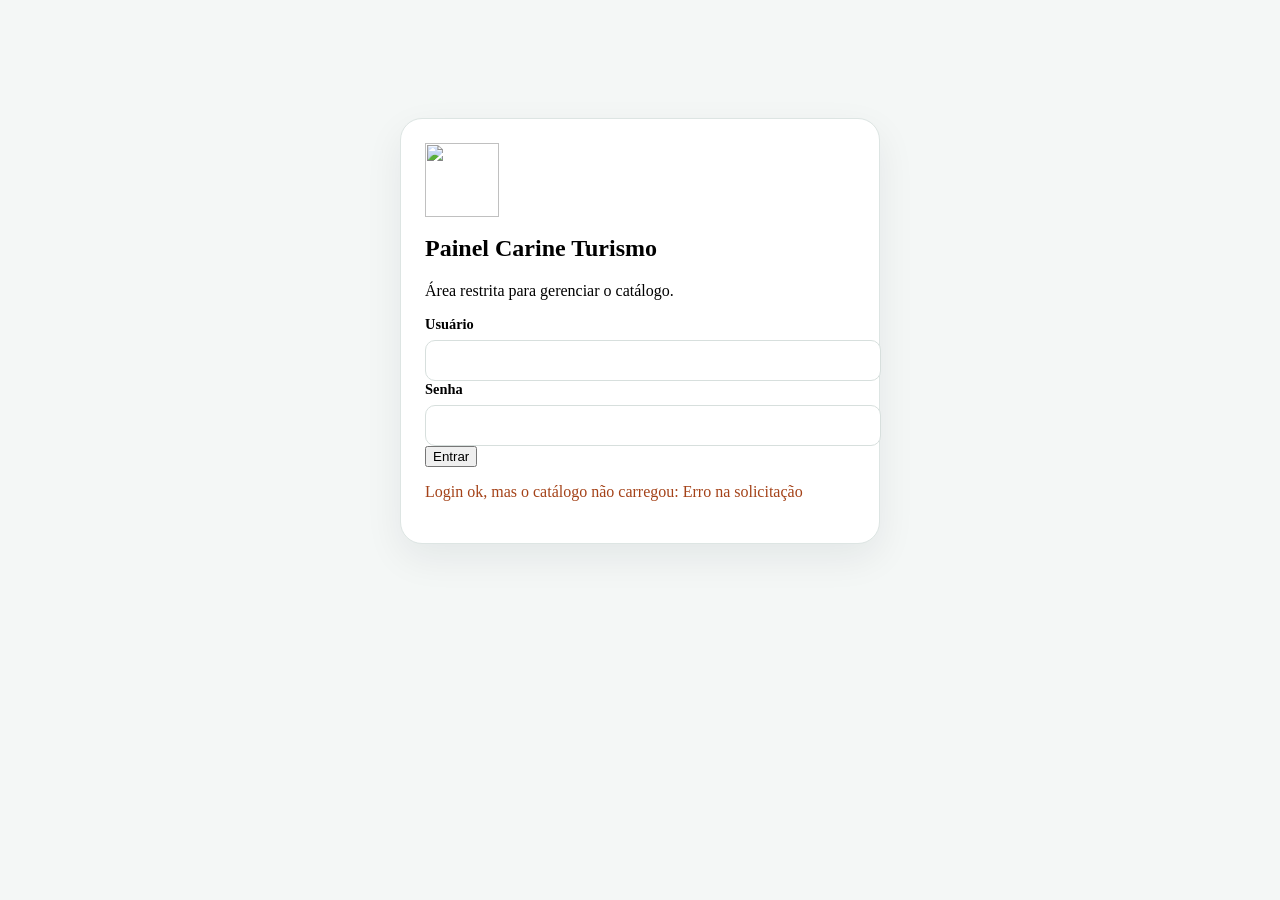
==== admin/index.html @ 587367cb "Add files via upload" ====
<!doctype html><html lang="pt-BR"><head><meta charset="utf-8"><meta name="viewport" content="width=device-width,initial-scale=1"><title>Gestão | Carine Turismo</title><link rel="icon" href="../assets/logo/favicon-carine.png"><link rel="stylesheet" href="../css/style.css"><style>
body{background:#f4f7f6}.admin-shell{max-width:1280px;margin:auto;padding:38px 20px 70px}.admin-card{background:#fff;border:1px solid #dde5e3;border-radius:22px;padding:24px;box-shadow:0 14px 38px rgba(15,35,40,.07)}.login-card{max-width:430px;margin:8vh auto}.login-card img{width:74px;height:74px;object-fit:contain}.login-card h1{margin-top:14px}.admin-card label{display:grid;gap:7px;font-weight:750;font-size:.9rem}.admin-card input,.admin-card select,.admin-card textarea{width:100%;border:1px solid #d7dfdd;border-radius:10px;padding:11px 12px;font:inherit;outline:none}.admin-card textarea{resize:vertical}.admin-card input:focus,.admin-card select:focus,.admin-card textarea:focus{border-color:#f5a623}.admin-top,.list-head,.form-actions{display:flex;align-items:center;justify-content:space-between;gap:14px}.admin-layout{display:grid;grid-template-columns:minmax(360px,.9fr) minmax(440px,1.1fr);gap:22px;margin-top:22px;align-items:start}.form-grid{display:grid;grid-template-columns:1fr 1fr;gap:15px}.wide{grid-column:1/-1}.check{display:flex!important;grid-column:1/-1;grid-template-columns:auto 1fr!important;align-items:center}.check input{width:auto}.form-actions{justify-content:flex-start;margin-top:20px}.msg{min-height:20px;color:#a44218}.admin-list{display:grid;gap:10px;margin-top:15px}.admin-item{border:1px solid #e0e6e4;border-radius:14px;padding:13px;display:grid;grid-template-columns:1fr auto;gap:12px;align-items:center}.admin-item small{color:#71807e}.admin-item-actions{display:flex;gap:7px}.mini{border:1px solid #d9e0de;background:#fff;border-radius:9px;padding:8px 10px;cursor:pointer}.danger{color:#a52323}@media(max-width:900px){.admin-layout{grid-template-columns:1fr}.form-grid{grid-template-columns:1fr}.wide{grid-column:auto}.admin-top{align-items:flex-start}.admin-item{grid-template-columns:1fr}.admin-item-actions{justify-content:flex-start}}

</style></head><body><main class="admin-shell"><section id="login" class="admin-card login-card"><img src="../assets/logo/favicon-carine.png" alt=""><h1>Painel Carine Turismo</h1><p>Área restrita para gerenciar o catálogo.</p><form id="login-form" method="post" action="/api/login"><label>Usuário<input name="user" autocomplete="username" required></label><label>Senha<input name="password" type="password" autocomplete="current-password" required></label><button class="btn btn-primary">Entrar</button><p id="login-msg" class="msg"></p></form></section><section id="panel" hidden><div class="admin-top"><div><span class="eyebrow">CARINE TURISMO</span><h1>Gerenciar catálogo</h1></div><button id="logout" class="btn btn-outline">Sair</button></div><div class="admin-layout"><form id="item-form" class="admin-card"><input type="hidden" name="dbid"><h2 id="form-title">Adicionar item</h2><div class="form-grid"><label>Tipo<select name="tipo"><option value="passeio">Passeio</option><option value="ingresso">Ingresso</option><option value="hotel">Hotel</option><option value="evento">Evento</option></select></label><label>Categoria<input name="categoria" placeholder="Foz do Iguaçu"></label><label class="wide">Nome<input name="nome" required placeholder="Ex.: Parque das Aves"></label><label class="wide">Local<input name="local" placeholder="Ex.: Rodovia das Cataratas"></label><label class="wide">URL da foto<input name="imagem" required placeholder="https://..."></label><label class="wide">Resumo<textarea name="resumo" rows="3" required></textarea></label><label class="wide">Descrição completa<textarea name="descricao" rows="4"></textarea></label><label>Preço/legenda<input name="preco" value="Preço sob consulta"></label><label>Valor (ingressos/eventos)<input name="valor" placeholder="Ex.: R$ 120"></label><label>Ordem<input name="ordem" type="number" value="999"></label><label class="check"><input name="destaque" type="checkbox"> Indicação da semana</label><label class="wide">Itens inclusos <small>(um por linha)</small><textarea name="inclui" rows="4"></textarea></label><label class="wide">Observação<textarea name="observacao" rows="3"></textarea></label><label class="wide">Contato do hotel<input name="contato" placeholder="https://..."></label></div><div class="form-actions"><button class="btn btn-primary">Salvar</button><button id="cancel-edit" type="button" class="btn btn-outline">Limpar</button></div><p id="form-msg" class="msg"></p></form><section class="admin-card"><div class="list-head"><h2>Itens cadastrados</h2><button id="refresh" class="btn btn-outline">Atualizar</button></div><div id="items" class="admin-list"></div></section></div></section></main><script>
const $=s=>document.querySelector(s);let rows=[];const login=$('#login'),panel=$('#panel'),form=$('#item-form'),msg=$('#form-msg');
async function api(url,opt={}){const r=await fetch(url,{headers:{'Content-Type':'application/json',...(opt.headers||{})},...opt});const data=await r.json().catch(()=>({}));if(!r.ok)throw new Error(data.error||'Erro na solicitação');return data}
async function load(){try{rows=await api('/api/admin-list');login.hidden=true;panel.hidden=false;render();return true}catch(err){login.hidden=false;panel.hidden=true;const m=document.querySelector('#login-msg');if(m&&!/Não autorizado/i.test(err.message))m.textContent='Login ok, mas o catálogo não carregou: '+err.message;return false}}
function render(){$('#items').innerHTML=rows.length?rows.map(r=>`<div class="admin-item"><div><b>${esc(r.dados?.nome||'Sem nome')}</b><br><small>${esc(r.tipo)} · ${esc(r.dados?.categoria||'')}</small></div><div class="admin-item-actions"><button class="mini" data-edit="${r.id}">Editar</button><button class="mini danger" data-del="${r.id}">Excluir</button></div></div>`).join(''):'<p>Nenhum item cadastrado no banco.</p>'}
function esc(v=''){return String(v).replace(/[&<>"']/g,m=>({'&':'&amp;','<':'&lt;','>':'&gt;','"':'&quot;',"'":'&#39;'}[m]))}
$('#login-form').onsubmit=async e=>{e.preventDefault();const f=new FormData(e.target);try{await api('/api/login',{method:'POST',body:JSON.stringify({user:f.get('user'),password:f.get('password')})});$('#login-msg').textContent='';await load()}catch(err){$('#login-msg').textContent=err.message}};
form.onsubmit=async e=>{e.preventDefault();const f=new FormData(form);const nome=f.get('nome').trim();const dados={id:nome.toLowerCase().normalize('NFD').replace(/[\u0300-\u036f]/g,'').replace(/[^a-z0-9]+/g,'-').replace(/^-|-$/g,''),nome,categoria:f.get('categoria').trim(),local:f.get('local').trim(),imagem:f.get('imagem').trim(),resumo:f.get('resumo').trim(),descricao:f.get('descricao').trim(),preco:f.get('preco').trim(),valor:f.get('valor').trim(),destaque:f.get('destaque')==='on',inclui:f.get('inclui').split('\n').map(x=>x.trim()).filter(Boolean),observacao:f.get('observacao').trim(),contato:f.get('contato').trim()};const dbid=f.get('dbid');try{await api('/api/catalog',{method:dbid?'PUT':'POST',body:JSON.stringify({id:dbid,tipo:f.get('tipo'),ordem:f.get('ordem'),dados})});msg.textContent='Salvo com sucesso.';clear();await load()}catch(err){msg.textContent=err.message}};
$('#items').onclick=async e=>{const id=e.target.dataset.edit||e.target.dataset.del;if(!id)return;const r=rows.find(x=>String(x.id)===String(id));if(e.target.dataset.edit){const d=r.dados||{};for(const [k,v] of Object.entries({dbid:r.id,tipo:r.tipo,ordem:r.ordem||999,...d,inclui:(d.inclui||[]).join('\n')})){const el=form.elements[k];if(!el)continue;if(el.type==='checkbox')el.checked=!!v;else el.value=v??''}$('#form-title').textContent='Editar item';scrollTo({top:0,behavior:'smooth'})}else if(confirm(`Excluir “${r.dados?.nome}”?`)){await api('/api/catalog',{method:'DELETE',body:JSON.stringify({id:r.id})});await load()}};
function clear(){form.reset();form.elements.dbid.value='';form.elements.preco.value='Preço sob consulta';form.elements.ordem.value='999';$('#form-title').textContent='Adicionar item'}$('#cancel-edit').onclick=clear;$('#refresh').onclick=load;$('#logout').onclick=async()=>{await api('/api/logout',{method:'POST'});location.reload()};load();

</script></body></html>
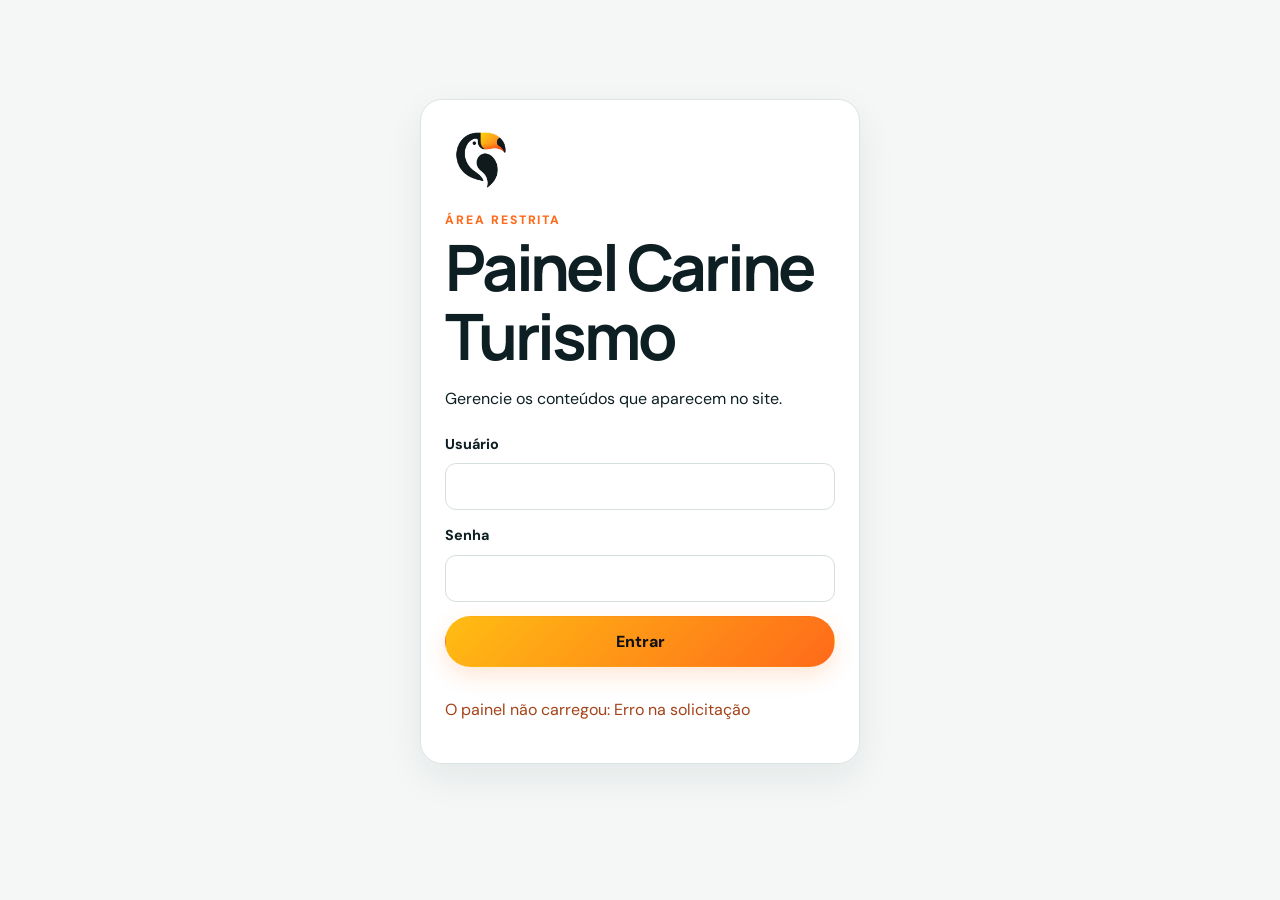
==== commit f366fbb0: "Versão final: painel, categorias, banners e home" ====
--- a/admin/index.html
+++ b/admin/index.html
@@ -1,15 +1,8 @@
-<!doctype html><html lang="pt-BR"><head><meta charset="utf-8"><meta name="viewport" content="width=device-width,initial-scale=1"><title>Gestão | Carine Turismo</title><link rel="icon" href="../assets/logo/favicon-carine.png"><link rel="stylesheet" href="../css/style.css"><style>
-body{background:#f4f7f6}.admin-shell{max-width:1280px;margin:auto;padding:38px 20px 70px}.admin-card{background:#fff;border:1px solid #dde5e3;border-radius:22px;padding:24px;box-shadow:0 14px 38px rgba(15,35,40,.07)}.login-card{max-width:430px;margin:8vh auto}.login-card img{width:74px;height:74px;object-fit:contain}.login-card h1{margin-top:14px}.admin-card label{display:grid;gap:7px;font-weight:750;font-size:.9rem}.admin-card input,.admin-card select,.admin-card textarea{width:100%;border:1px solid #d7dfdd;border-radius:10px;padding:11px 12px;font:inherit;outline:none}.admin-card textarea{resize:vertical}.admin-card input:focus,.admin-card select:focus,.admin-card textarea:focus{border-color:#f5a623}.admin-top,.list-head,.form-actions{display:flex;align-items:center;justify-content:space-between;gap:14px}.admin-layout{display:grid;grid-template-columns:minmax(360px,.9fr) minmax(440px,1.1fr);gap:22px;margin-top:22px;align-items:start}.form-grid{display:grid;grid-template-columns:1fr 1fr;gap:15px}.wide{grid-column:1/-1}.check{display:flex!important;grid-column:1/-1;grid-template-columns:auto 1fr!important;align-items:center}.check input{width:auto}.form-actions{justify-content:flex-start;margin-top:20px}.msg{min-height:20px;color:#a44218}.admin-list{display:grid;gap:10px;margin-top:15px}.admin-item{border:1px solid #e0e6e4;border-radius:14px;padding:13px;display:grid;grid-template-columns:1fr auto;gap:12px;align-items:center}.admin-item small{color:#71807e}.admin-item-actions{display:flex;gap:7px}.mini{border:1px solid #d9e0de;background:#fff;border-radius:9px;padding:8px 10px;cursor:pointer}.danger{color:#a52323}@media(max-width:900px){.admin-layout{grid-template-columns:1fr}.form-grid{grid-template-columns:1fr}.wide{grid-column:auto}.admin-top{align-items:flex-start}.admin-item{grid-template-columns:1fr}.admin-item-actions{justify-content:flex-start}}
-
-</style></head><body><main class="admin-shell"><section id="login" class="admin-card login-card"><img src="../assets/logo/favicon-carine.png" alt=""><h1>Painel Carine Turismo</h1><p>Área restrita para gerenciar o catálogo.</p><form id="login-form" method="post" action="/api/login"><label>Usuário<input name="user" autocomplete="username" required></label><label>Senha<input name="password" type="password" autocomplete="current-password" required></label><button class="btn btn-primary">Entrar</button><p id="login-msg" class="msg"></p></form></section><section id="panel" hidden><div class="admin-top"><div><span class="eyebrow">CARINE TURISMO</span><h1>Gerenciar catálogo</h1></div><button id="logout" class="btn btn-outline">Sair</button></div><div class="admin-layout"><form id="item-form" class="admin-card"><input type="hidden" name="dbid"><h2 id="form-title">Adicionar item</h2><div class="form-grid"><label>Tipo<select name="tipo"><option value="passeio">Passeio</option><option value="ingresso">Ingresso</option><option value="hotel">Hotel</option><option value="evento">Evento</option></select></label><label>Categoria<input name="categoria" placeholder="Foz do Iguaçu"></label><label class="wide">Nome<input name="nome" required placeholder="Ex.: Parque das Aves"></label><label class="wide">Local<input name="local" placeholder="Ex.: Rodovia das Cataratas"></label><label class="wide">URL da foto<input name="imagem" required placeholder="https://..."></label><label class="wide">Resumo<textarea name="resumo" rows="3" required></textarea></label><label class="wide">Descrição completa<textarea name="descricao" rows="4"></textarea></label><label>Preço/legenda<input name="preco" value="Preço sob consulta"></label><label>Valor (ingressos/eventos)<input name="valor" placeholder="Ex.: R$ 120"></label><label>Ordem<input name="ordem" type="number" value="999"></label><label class="check"><input name="destaque" type="checkbox"> Indicação da semana</label><label class="wide">Itens inclusos <small>(um por linha)</small><textarea name="inclui" rows="4"></textarea></label><label class="wide">Observação<textarea name="observacao" rows="3"></textarea></label><label class="wide">Contato do hotel<input name="contato" placeholder="https://..."></label></div><div class="form-actions"><button class="btn btn-primary">Salvar</button><button id="cancel-edit" type="button" class="btn btn-outline">Limpar</button></div><p id="form-msg" class="msg"></p></form><section class="admin-card"><div class="list-head"><h2>Itens cadastrados</h2><button id="refresh" class="btn btn-outline">Atualizar</button></div><div id="items" class="admin-list"></div></section></div></section></main><script>
-const $=s=>document.querySelector(s);let rows=[];const login=$('#login'),panel=$('#panel'),form=$('#item-form'),msg=$('#form-msg');
-async function api(url,opt={}){const r=await fetch(url,{headers:{'Content-Type':'application/json',...(opt.headers||{})},...opt});const data=await r.json().catch(()=>({}));if(!r.ok)throw new Error(data.error||'Erro na solicitação');return data}
-async function load(){try{rows=await api('/api/admin-list');login.hidden=true;panel.hidden=false;render();return true}catch(err){login.hidden=false;panel.hidden=true;const m=document.querySelector('#login-msg');if(m&&!/Não autorizado/i.test(err.message))m.textContent='Login ok, mas o catálogo não carregou: '+err.message;return false}}
-function render(){$('#items').innerHTML=rows.length?rows.map(r=>`<div class="admin-item"><div><b>${esc(r.dados?.nome||'Sem nome')}</b><br><small>${esc(r.tipo)} · ${esc(r.dados?.categoria||'')}</small></div><div class="admin-item-actions"><button class="mini" data-edit="${r.id}">Editar</button><button class="mini danger" data-del="${r.id}">Excluir</button></div></div>`).join(''):'<p>Nenhum item cadastrado no banco.</p>'}
-function esc(v=''){return String(v).replace(/[&<>"']/g,m=>({'&':'&amp;','<':'&lt;','>':'&gt;','"':'&quot;',"'":'&#39;'}[m]))}
-$('#login-form').onsubmit=async e=>{e.preventDefault();const f=new FormData(e.target);try{await api('/api/login',{method:'POST',body:JSON.stringify({user:f.get('user'),password:f.get('password')})});$('#login-msg').textContent='';await load()}catch(err){$('#login-msg').textContent=err.message}};
-form.onsubmit=async e=>{e.preventDefault();const f=new FormData(form);const nome=f.get('nome').trim();const dados={id:nome.toLowerCase().normalize('NFD').replace(/[\u0300-\u036f]/g,'').replace(/[^a-z0-9]+/g,'-').replace(/^-|-$/g,''),nome,categoria:f.get('categoria').trim(),local:f.get('local').trim(),imagem:f.get('imagem').trim(),resumo:f.get('resumo').trim(),descricao:f.get('descricao').trim(),preco:f.get('preco').trim(),valor:f.get('valor').trim(),destaque:f.get('destaque')==='on',inclui:f.get('inclui').split('\n').map(x=>x.trim()).filter(Boolean),observacao:f.get('observacao').trim(),contato:f.get('contato').trim()};const dbid=f.get('dbid');try{await api('/api/catalog',{method:dbid?'PUT':'POST',body:JSON.stringify({id:dbid,tipo:f.get('tipo'),ordem:f.get('ordem'),dados})});msg.textContent='Salvo com sucesso.';clear();await load()}catch(err){msg.textContent=err.message}};
-$('#items').onclick=async e=>{const id=e.target.dataset.edit||e.target.dataset.del;if(!id)return;const r=rows.find(x=>String(x.id)===String(id));if(e.target.dataset.edit){const d=r.dados||{};for(const [k,v] of Object.entries({dbid:r.id,tipo:r.tipo,ordem:r.ordem||999,...d,inclui:(d.inclui||[]).join('\n')})){const el=form.elements[k];if(!el)continue;if(el.type==='checkbox')el.checked=!!v;else el.value=v??''}$('#form-title').textContent='Editar item';scrollTo({top:0,behavior:'smooth'})}else if(confirm(`Excluir “${r.dados?.nome}”?`)){await api('/api/catalog',{method:'DELETE',body:JSON.stringify({id:r.id})});await load()}};
-function clear(){form.reset();form.elements.dbid.value='';form.elements.preco.value='Preço sob consulta';form.elements.ordem.value='999';$('#form-title').textContent='Adicionar item'}$('#cancel-edit').onclick=clear;$('#refresh').onclick=load;$('#logout').onclick=async()=>{await api('/api/logout',{method:'POST'});location.reload()};load();
-
-</script></body></html>
+<!doctype html><html lang="pt-BR"><head><meta charset="utf-8"><meta name="viewport" content="width=device-width,initial-scale=1"><title>Gestão | Carine Turismo</title><link rel="icon" href="../assets/logo/favicon-carine.png"><link rel="stylesheet" href="../css/style.css"><link rel="stylesheet" href="admin.css"></head><body><main class="admin-shell">
+<section id="login" class="admin-card login-card"><img src="../assets/logo/favicon-carine.png" alt="Carine Turismo"><span class="eyebrow">ÁREA RESTRITA</span><h1>Painel Carine Turismo</h1><p>Gerencie os conteúdos que aparecem no site.</p><form id="login-form"><label>Usuário<input name="user" autocomplete="username" required></label><label>Senha<input name="password" type="password" autocomplete="current-password" required></label><button class="btn btn-primary">Entrar</button><p id="login-msg" class="msg"></p></form></section>
+<section id="panel" hidden><div class="admin-top"><div><span class="eyebrow">CARINE TURISMO</span><h1>Gerenciar site</h1><p class="admin-sub">Cadastre, edite ou exclua conteúdos sem mexer no código.</p></div><button id="logout" class="btn btn-outline">Sair</button></div>
+<nav class="admin-tabs"><button class="admin-tab active" data-tab="conteudos">Conteúdos</button><button class="admin-tab" data-tab="categorias">Categorias</button><button class="admin-tab" data-tab="banners">Banners da Home</button></nav>
+<section class="tab-panel active" data-panel="conteudos"><div class="admin-layout"><form id="item-form" class="admin-card"><input type="hidden" name="dbid"><div class="form-title-row"><div><span class="section-kicker">CATÁLOGO</span><h2 id="form-title">Adicionar conteúdo</h2></div></div><div class="form-grid"><label>Tipo<select name="tipo"><option value="passeio">Passeio</option><option value="ingresso">Ingresso</option><option value="hotel">Hotel</option><option value="evento">Evento</option></select></label><label>Categoria<input name="categoria" list="category-options" placeholder="Foz do Iguaçu"></label><datalist id="category-options"></datalist><label class="wide">Nome<input name="nome" required placeholder="Ex.: Parque das Aves"></label><label class="wide">Local<input name="local" placeholder="Ex.: Rodovia das Cataratas"></label><label class="wide">URL da foto principal<input name="imagem" required placeholder="https://..."></label><label class="wide">Galeria <small>(uma URL por linha)</small><textarea name="galeria" rows="3" placeholder="https://...\nhttps://..."></textarea></label><label class="wide">Resumo<textarea name="resumo" rows="3" required></textarea></label><label class="wide">Descrição completa<textarea name="descricao" rows="4"></textarea></label><label>Preço/legenda<input name="preco" value="Preço sob consulta"></label><label>Valor <small>(ingressos/eventos)</small><input name="valor" placeholder="Ex.: R$ 120"></label><label>Ordem<input name="ordem" type="number" value="999"></label><label class="check"><input name="destaque" type="checkbox"> Indicação da semana</label><label class="wide">Itens inclusos <small>(um por linha)</small><textarea name="inclui" rows="4"></textarea></label><label class="wide">Observação<textarea name="observacao" rows="3"></textarea></label><label class="wide">Contato do hotel<input name="contato" placeholder="https://..."></label></div><div class="form-actions"><button class="btn btn-primary">Salvar</button><button id="cancel-edit" type="button" class="btn btn-outline">Limpar</button></div><p id="form-msg" class="msg"></p></form><section class="admin-card"><div class="list-head"><div><span class="section-kicker">PUBLICADOS</span><h2>Conteúdos cadastrados</h2></div><div class="list-tools"><select id="item-type-filter"><option value="todos">Todos</option><option value="passeio">Passeios</option><option value="ingresso">Ingressos</option><option value="hotel">Hotéis</option><option value="evento">Eventos</option></select><button id="refresh" class="btn btn-outline">Atualizar</button></div></div><div id="items" class="admin-list"></div></section></div></section>
+<section class="tab-panel" data-panel="categorias"><div class="admin-layout"><form id="category-form" class="admin-card"><input type="hidden" name="dbid"><span class="section-kicker">FILTROS E HOME</span><h2 id="category-title">Adicionar categoria</h2><div class="form-grid"><label>Usar em<select name="tipo"><option value="passeio">Passeios</option><option value="ingresso">Ingressos</option><option value="hotel">Hotéis</option><option value="evento">Eventos</option></select></label><label>Ordem<input name="ordem" type="number" value="999"></label><label class="wide">Nome<input name="nome" required placeholder="Ex.: Paraguai"></label><label class="wide">Slug<input name="slug" placeholder="paraguai"></label><label class="wide">Imagem do card<input name="imagem" placeholder="assets/images/paraguai-home.jpg ou https://..."></label><label class="wide">Texto do card<textarea name="resumo" rows="3"></textarea></label><label class="check"><input name="home" type="checkbox"> Mostrar entre os 3 cards da página inicial</label><label class="check"><input name="ativo" type="checkbox" checked> Categoria ativa</label></div><div class="form-actions"><button class="btn btn-primary">Salvar categoria</button><button id="cancel-category" type="button" class="btn btn-outline">Limpar</button></div><p id="category-msg" class="msg"></p></form><section class="admin-card"><div class="list-head"><div><span class="section-kicker">CATEGORIAS</span><h2>Categorias cadastradas</h2></div></div><div id="categories" class="admin-list"></div></section></div></section>
+<section class="tab-panel" data-panel="banners"><div class="admin-layout"><form id="banner-form" class="admin-card"><input type="hidden" name="dbid"><span class="section-kicker">CARROSSEL DA HOME</span><h2 id="banner-title">Adicionar banner</h2><div class="form-grid"><label class="wide">Identificador/slug<input name="slug" placeholder="cataratas"></label><label class="wide">Imagem do banner<input name="imagem" required placeholder="https://..."></label><label class="wide">Texto pequeno acima do título<input name="destaque" placeholder="CATARATAS DO IGUAÇU"></label><label class="wide">Título<input name="titulo" required placeholder="Foz do Iguaçu começa por aqui."></label><label class="wide">Descrição<textarea name="texto" rows="3"></textarea></label><label>Texto do botão<input name="botao_texto" placeholder="Explorar passeios"></label><label>Link do botão<input name="botao_link" placeholder="passeios.html"></label><label>Ordem<input name="ordem" type="number" value="999"></label><label class="check"><input name="ativo" type="checkbox" checked> Banner ativo</label></div><div class="form-actions"><button class="btn btn-primary">Salvar banner</button><button id="cancel-banner" type="button" class="btn btn-outline">Limpar</button></div><p id="banner-msg" class="msg"></p></form><section class="admin-card"><div class="list-head"><div><span class="section-kicker">BANNERS</span><h2>Banners cadastrados</h2></div></div><div id="banners" class="admin-list"></div></section></div></section>
+</section></main><script src="admin.js"></script></body></html>
--- a/css/style.css
+++ b/css/style.css
@@ -0,0 +1,15 @@
+@import url('https://fonts.googleapis.com/css2?family=DM+Sans:wght@400;500;600;700&family=Manrope:wght@500;600;700;800&display=swap');
+:root{--ink:#0d1f23;--ink-2:#17343a;--sun:#ffbd13;--orange:#ff6a1a;--cream:#fffaf0;--paper:#fff;--muted:#667277;--line:#e7ecec;--soft:#f7f9f8;--shadow:0 14px 38px rgba(11,31,35,.10);--radius:22px;--container:min(1220px,calc(100% - 40px));}
+*{box-sizing:border-box}html{scroll-behavior:smooth}body{margin:0;font-family:'DM Sans',system-ui,sans-serif;color:var(--ink);background:#fff;line-height:1.6}img{display:block;max-width:100%}a{color:inherit;text-decoration:none}button,input,select{font:inherit}.container{width:var(--container);margin:auto}.eyebrow{font-size:.76rem;letter-spacing:.16em;text-transform:uppercase;font-weight:800;color:var(--orange)}h1,h2,h3{font-family:'Manrope',sans-serif;line-height:1.08;margin:0}h1{font-size:clamp(2.35rem,5vw,4.9rem);letter-spacing:-.05em}h2{font-size:clamp(1.9rem,3.5vw,3.2rem);letter-spacing:-.04em}h3{font-size:1.18rem;letter-spacing:-.02em}.muted{color:var(--muted)}
+.topbar{background:#10252a;color:white;font-size:.84rem}.topbar .container{display:flex;justify-content:flex-end;gap:22px;padding:7px 0;opacity:.94}.site-header{position:sticky;top:0;z-index:50;background:rgba(255,255,255,.96);backdrop-filter:blur(16px);border-bottom:1px solid rgba(13,31,35,.07)}.nav{height:78px;display:flex;align-items:center;justify-content:space-between;gap:22px}.brand{display:flex;align-items:center;gap:10px;font-family:'Manrope',sans-serif;font-weight:800;letter-spacing:.04em;min-width:max-content}.brand img{width:46px;height:46px;object-fit:contain}.brand span{font-size:1.02rem}.nav-links{display:flex;align-items:center;gap:25px;font-weight:650;font-size:.93rem}.nav-links a{position:relative}.nav-links a:after{content:'';position:absolute;left:0;right:100%;bottom:-8px;height:2px;background:linear-gradient(90deg,var(--sun),var(--orange));transition:.25s}.nav-links a:hover:after,.nav-links a.active:after{right:0}.btn{display:inline-flex;align-items:center;justify-content:center;gap:8px;border-radius:999px;padding:12px 18px;font-weight:800;border:1px solid transparent;transition:.2s;cursor:pointer}.btn-primary{background:linear-gradient(135deg,var(--sun),var(--orange));color:#121212;box-shadow:0 9px 22px rgba(255,124,26,.18)}.btn-primary:hover{transform:translateY(-2px)}.btn-dark{background:var(--ink);color:#fff}.btn-outline{border-color:#d5dddd;background:#fff}.mobile-toggle{display:none;border:0;background:none;padding:8px}.mobile-toggle span{display:block;width:24px;height:2px;background:var(--ink);margin:5px 0}
+.hero{height:455px;position:relative;overflow:hidden;background:#10272c}.hero-slide{position:absolute;inset:0;opacity:0;transition:opacity .8s ease}.hero-slide.active{opacity:1}.hero-slide:before{content:'';position:absolute;inset:0;background:linear-gradient(90deg,rgba(7,20,24,.78) 0%,rgba(7,20,24,.48) 48%,rgba(7,20,24,.08) 82%);z-index:1}.hero-slide img{width:100%;height:100%;object-fit:cover}.hero-content{position:relative;z-index:2;color:#fff;height:455px;display:flex;align-items:center}.hero-copy{max-width:690px}.hero-copy p{max-width:590px;font-size:1.06rem;color:rgba(255,255,255,.88);margin:18px 0 25px}.hero-controls{position:absolute;z-index:3;bottom:22px;left:50%;transform:translateX(-50%);display:flex;gap:8px}.hero-dot{width:42px;height:4px;border:0;border-radius:6px;background:rgba(255,255,255,.38);cursor:pointer}.hero-dot.active{background:#fff}.floating-search{position:relative;z-index:5;margin-top:-29px}.search-shell{background:#fff;border-radius:18px;padding:13px;box-shadow:var(--shadow);display:grid;grid-template-columns:1fr auto;gap:10px}.search-shell input{border:0;background:#f5f7f7;border-radius:12px;padding:14px 16px;outline:none}
+.section{padding:82px 0}.section-soft{background:var(--soft)}.section-head{display:flex;align-items:end;justify-content:space-between;gap:30px;margin-bottom:30px}.section-head p{margin:8px 0 0;color:var(--muted);max-width:680px}.category-grid{display:grid;grid-template-columns:repeat(3,1fr);gap:18px}.category-card{position:relative;min-height:335px;border-radius:var(--radius);overflow:hidden;color:#fff}.category-card img{position:absolute;inset:0;width:100%;height:100%;object-fit:cover;transition:.5s}.category-card:after{content:'';position:absolute;inset:0;background:linear-gradient(180deg,transparent 25%,rgba(4,16,18,.84) 100%)}.category-card:hover img{transform:scale(1.04)}.category-card .content{position:absolute;left:23px;right:23px;bottom:23px;z-index:2}.category-card .content p{margin:7px 0 0;color:rgba(255,255,255,.82)}
+.cards-grid{display:grid;grid-template-columns:repeat(3,1fr);gap:20px}.catalog-grid{display:grid;grid-template-columns:repeat(4,1fr);gap:20px}.card{background:#fff;border:1px solid var(--line);border-radius:18px;overflow:hidden;transition:.25s;display:flex;flex-direction:column;min-width:0}.card:hover{transform:translateY(-4px);box-shadow:var(--shadow)}.card-media{aspect-ratio:16/10;background:#eef2f1;overflow:hidden;position:relative}.card-media img{width:100%;height:100%;object-fit:cover;transition:.45s}.card:hover .card-media img{transform:scale(1.03)}.rec-badge{position:absolute;top:12px;left:12px;z-index:2;background:#ffdf36;color:#243038;border-radius:8px;padding:6px 9px;font-size:.73rem;font-weight:800}.card-body{padding:18px;display:flex;flex:1;flex-direction:column}.tag{display:inline-flex;width:max-content;border-radius:999px;background:#fff4d1;color:#654700;padding:4px 9px;font-size:.73rem;font-weight:800;margin-bottom:10px}.card-body p{color:var(--muted);margin:8px 0 16px;font-size:.92rem}.price{margin-top:auto;padding-top:14px;border-top:1px solid var(--line);font-weight:800;font-size:1.06rem}.price small{display:block;color:var(--muted);font-weight:500;font-size:.78rem}.card-actions{margin-top:13px;display:flex;gap:8px}.card-actions .btn{flex:1;padding:10px 11px;font-size:.83rem}.card-link{margin-top:14px;display:flex;justify-content:space-between;align-items:center;font-weight:800;font-size:.9rem;color:var(--ink)}.card-link span:last-child{font-size:1.2rem}.hotel-contact{margin-top:auto;padding-top:14px}.hotel-contact .btn{width:100%}
+.catalog-page{padding:58px 0 88px}.catalog-intro{text-align:center;max-width:850px;margin:0 auto 30px}.catalog-intro h1{font-size:clamp(2rem,4vw,3.25rem)}.catalog-intro p{color:var(--muted);margin:12px auto 0}.catalog-toolbar{display:grid;grid-template-columns:minmax(0,1fr) 240px;gap:18px;align-items:center;margin:30px 0}.catalog-search{display:flex;border:1px solid #d7dede;border-radius:12px;overflow:hidden;background:#fff}.catalog-search input{flex:1;min-width:0;border:0;padding:14px 16px;outline:none}.catalog-search button{border-radius:0;padding-inline:20px}.catalog-select{width:100%;border:1px solid #d7dede;border-radius:12px;background:#fff;padding:14px 15px;outline:none}.filters{display:flex;gap:9px;flex-wrap:wrap;margin:0 0 24px}.filter-btn{border:1px solid var(--line);background:#fff;border-radius:999px;padding:9px 15px;font-weight:700;cursor:pointer}.filter-btn.active{background:var(--ink);color:#fff;border-color:var(--ink)}
+.about-grid{display:grid;grid-template-columns:1fr 1fr;gap:60px;align-items:center}.about-visual{position:relative}.about-visual .main{border-radius:26px;aspect-ratio:4/3;object-fit:cover;width:100%}.about-badge{position:absolute;right:-16px;bottom:26px;background:var(--ink);color:#fff;border-radius:18px;padding:18px 21px;box-shadow:var(--shadow);max-width:245px}.about-copy p{font-size:1.03rem;color:var(--muted)}.feature-strip{display:grid;grid-template-columns:repeat(3,1fr);gap:14px;margin-top:26px}.feature{padding:18px;border-radius:16px;background:#fff8e6;border:1px solid #ffe1a0}.feature b{display:block;margin-bottom:3px}.vehicle-card{background:linear-gradient(180deg,#fff,#fafcfc);border:1px solid var(--line);border-radius:26px;padding:24px;box-shadow:var(--shadow)}.vehicle-card img{width:100%;height:360px;object-fit:contain}.vehicle-meta{display:flex;justify-content:space-between;gap:16px;align-items:center;padding-top:15px;border-top:1px solid var(--line)}.vehicle-meta strong{font-family:'Manrope';font-size:1.15rem}.pill{background:#fff4d1;border:1px solid #ffe2a1;border-radius:999px;padding:7px 11px;font-weight:800;font-size:.82rem}
+.cta-band{background:var(--ink);color:#fff;border-radius:28px;padding:46px;display:flex;justify-content:space-between;align-items:center;gap:30px}.cta-band p{color:rgba(255,255,255,.72);max-width:620px}.footer{background:#08181b;color:#fff;padding:52px 0 22px;margin-top:70px}.footer-grid{display:grid;grid-template-columns:1.45fr repeat(3,1fr);gap:40px}.footer-brand img{width:58px;height:58px;border-radius:50%;object-fit:cover;background:#fff}.footer p,.footer a{color:rgba(255,255,255,.72)}.footer h4{margin:0 0 12px}.footer-links{display:grid;gap:8px}.footer-bottom{border-top:1px solid rgba(255,255,255,.12);margin-top:36px;padding-top:18px;color:rgba(255,255,255,.58);font-size:.86rem}.whatsapp-float{position:fixed;right:20px;bottom:20px;z-index:60;width:58px;height:58px;border-radius:50%;display:grid;place-items:center;background:#18c764;box-shadow:0 14px 34px rgba(0,0,0,.2);overflow:hidden;border:3px solid #fff}.whatsapp-float img{width:100%;height:100%;object-fit:cover}
+.page-hero{background:linear-gradient(135deg,#0b252a,#153c43);color:#fff;padding:64px 0 58px}.page-hero p{max-width:700px;color:rgba(255,255,255,.76)}.detail-wrap{padding:42px 0 80px}.detail-gallery{display:grid;grid-template-columns:1.7fr 1fr;gap:11px}.detail-gallery img{width:100%;height:100%;object-fit:cover;border-radius:16px}.detail-main-img{min-height:470px}.detail-side{display:grid;grid-template-rows:1fr 1fr;gap:11px}.detail-grid{display:grid;grid-template-columns:minmax(0,1fr) 355px;gap:42px;margin-top:30px;align-items:start}.detail-content h1{font-size:clamp(2.15rem,4vw,3.7rem);color:var(--ink)}.detail-content p{color:var(--muted)}.info-card{position:sticky;top:104px;border:1px solid var(--line);border-radius:20px;padding:22px;box-shadow:var(--shadow);background:#fff}.info-card .price-big{font-size:1.4rem;font-weight:800;margin:9px 0 18px}.checklist{list-style:none;padding:0}.checklist li{padding:8px 0 8px 26px;position:relative;border-bottom:1px solid #eff2f2}.checklist li:before{content:'✓';position:absolute;left:0;color:var(--orange);font-weight:900}.notice{background:#fff8e9;border:1px solid #ffe2ab;border-radius:14px;padding:15px;margin-top:18px}
+/* WhatsApp flutuante: somente círculo verde + símbolo branco, sem fundo de imagem */
+.whatsapp-float{background:#25D366;border:0;overflow:visible}
+.whatsapp-float .wa-mark{width:34px;height:34px;display:block;color:#fff}
+.whatsapp-float .wa-mark svg{display:block;width:100%;height:100%}
--- a/admin/admin.css
+++ b/admin/admin.css
@@ -0,0 +1 @@
+body{background:#f4f7f6}.admin-shell{max-width:1380px;margin:auto;padding:36px 22px 72px}.admin-card{background:#fff;border:1px solid #dde5e3;border-radius:22px;padding:24px;box-shadow:0 14px 38px rgba(15,35,40,.07)}.login-card{max-width:440px;margin:7vh auto}.login-card img{width:72px;height:72px;object-fit:contain;margin-bottom:10px}.login-card form{display:grid;gap:14px;margin-top:22px}.admin-card label{display:grid;gap:7px;font-weight:750;font-size:.9rem}.admin-card input,.admin-card select,.admin-card textarea,.list-tools select{width:100%;border:1px solid #d7dfdd;border-radius:11px;padding:11px 12px;font:inherit;outline:none;background:#fff}.admin-card textarea{resize:vertical}.admin-card input:focus,.admin-card select:focus,.admin-card textarea:focus{border-color:#f5a623;box-shadow:0 0 0 3px rgba(245,166,35,.12)}.admin-top,.list-head,.form-actions,.form-title-row{display:flex;align-items:center;justify-content:space-between;gap:14px}.admin-top h1{font-size:clamp(2.4rem,6vw,5rem);line-height:.95;margin:8px 0 0}.admin-sub{color:#71807e}.admin-tabs{display:flex;gap:8px;flex-wrap:wrap;margin:28px 0 18px}.admin-tab{border:1px solid #d8e0de;background:#fff;padding:11px 17px;border-radius:999px;font-weight:800;cursor:pointer}.admin-tab.active{background:#0b252a;color:#fff;border-color:#0b252a}.tab-panel{display:none}.tab-panel.active{display:block}.admin-layout{display:grid;grid-template-columns:minmax(390px,.92fr) minmax(500px,1.08fr);gap:22px;align-items:start}.form-grid{display:grid;grid-template-columns:1fr 1fr;gap:15px}.wide{grid-column:1/-1}.check{display:flex!important;grid-column:1/-1;align-items:center;gap:10px!important}.check input{width:auto}.form-actions{justify-content:flex-start;margin-top:20px}.msg{min-height:20px;color:#a44218}.admin-list{display:grid;gap:10px;margin-top:15px}.admin-item{border:1px solid #e0e6e4;border-radius:14px;padding:13px;display:grid;grid-template-columns:70px 1fr auto;gap:12px;align-items:center}.admin-thumb{width:70px;height:54px;border-radius:10px;object-fit:cover;background:#edf1f0}.admin-item.no-thumb{grid-template-columns:1fr auto}.admin-item small{color:#71807e}.admin-item-actions{display:flex;gap:7px}.mini{border:1px solid #d9e0de;background:#fff;border-radius:9px;padding:8px 10px;cursor:pointer}.danger{color:#a52323}.section-kicker{font-size:.72rem;letter-spacing:.17em;font-weight:900;color:#ff6a25}.list-tools{display:flex;gap:8px;align-items:center}.list-tools select{min-width:145px}.status-pill{display:inline-flex;padding:3px 8px;border-radius:999px;background:#eef6ef;color:#31703d;font-size:.72rem;font-weight:800;margin-left:6px}.status-pill.off{background:#f3f3f3;color:#777}@media(max-width:980px){.admin-layout{grid-template-columns:1fr}.form-grid{grid-template-columns:1fr}.wide{grid-column:auto}.admin-top{align-items:flex-start}.admin-item{grid-template-columns:56px 1fr}.admin-item-actions{grid-column:1/-1}.admin-thumb{width:56px;height:46px}.list-head{align-items:flex-start;flex-direction:column}.list-tools{width:100%;flex-wrap:wrap}}@media(max-width:620px){.admin-shell{padding:20px 14px 56px}.admin-card{padding:18px}.admin-top h1{font-size:3rem}.admin-tabs{position:sticky;top:0;background:#f4f7f6;padding:10px 0;z-index:10}.admin-item{grid-template-columns:1fr}.admin-thumb{width:100%;height:150px}.admin-item-actions{grid-column:auto}}
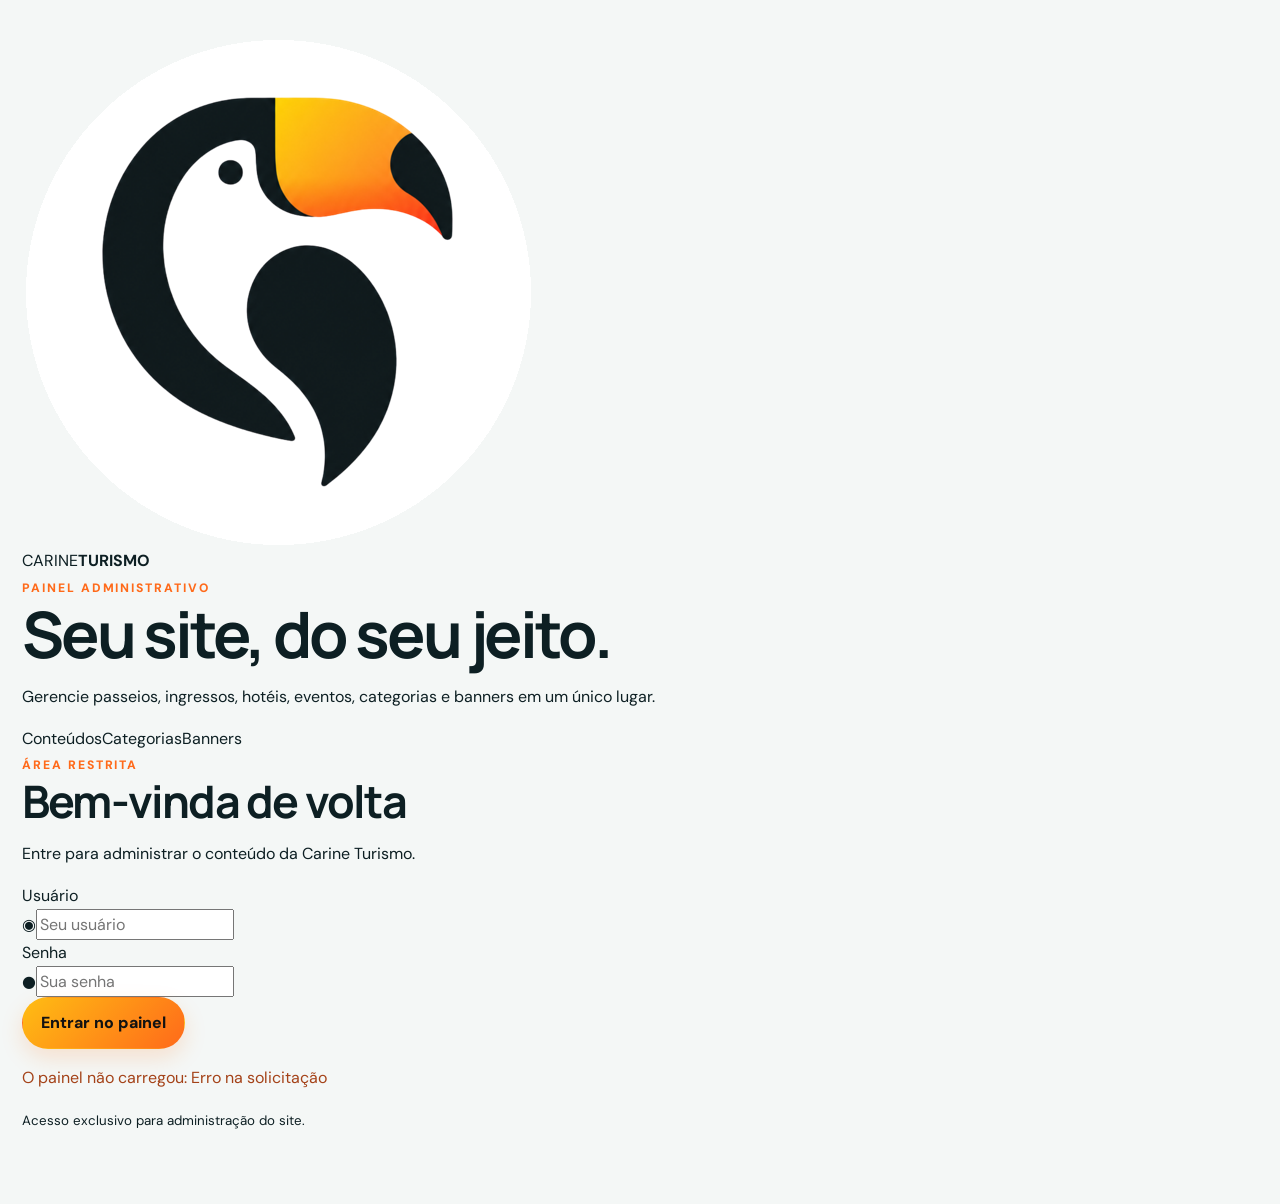
==== commit 227a8fb4: "Melhora tela de login do painel" ====
--- a/admin/index.html
+++ b/admin/index.html
@@ -1,8 +1,8 @@
-<!doctype html><html lang="pt-BR"><head><meta charset="utf-8"><meta name="viewport" content="width=device-width,initial-scale=1"><title>Gestão | Carine Turismo</title><link rel="icon" href="../assets/logo/favicon-carine.png"><link rel="stylesheet" href="../css/style.css"><link rel="stylesheet" href="admin.css"></head><body><main class="admin-shell">
-<section id="login" class="admin-card login-card"><img src="../assets/logo/favicon-carine.png" alt="Carine Turismo"><span class="eyebrow">ÁREA RESTRITA</span><h1>Painel Carine Turismo</h1><p>Gerencie os conteúdos que aparecem no site.</p><form id="login-form"><label>Usuário<input name="user" autocomplete="username" required></label><label>Senha<input name="password" type="password" autocomplete="current-password" required></label><button class="btn btn-primary">Entrar</button><p id="login-msg" class="msg"></p></form></section>
+<!doctype html><html lang="pt-BR"><head><meta charset="utf-8"><meta name="viewport" content="width=device-width,initial-scale=1"><title>Gestão | Carine Turismo</title><link rel="icon" href="/assets/logo/favicon-carine.png"><link rel="stylesheet" href="/css/style.css"><link rel="stylesheet" href="/admin/admin.css"></head><body><main class="admin-shell">
+<section id="login" class="login-screen"><div class="login-visual"><div class="login-brand"><img src="/assets/logo/favicon-carine.png" alt="Carine Turismo"><div><span>CARINE</span><strong>TURISMO</strong></div></div><div class="login-visual-copy"><span class="eyebrow">PAINEL ADMINISTRATIVO</span><h1>Seu site, do seu jeito.</h1><p>Gerencie passeios, ingressos, hotéis, eventos, categorias e banners em um único lugar.</p></div><div class="login-chips"><span>Conteúdos</span><span>Categorias</span><span>Banners</span></div></div><div class="login-form-wrap"><form id="login-form" class="login-form-card"><span class="eyebrow">ÁREA RESTRITA</span><h2>Bem-vinda de volta</h2><p class="login-intro">Entre para administrar o conteúdo da Carine Turismo.</p><label>Usuário<div class="field-shell"><span class="field-icon">◉</span><input name="user" autocomplete="username" required placeholder="Seu usuário"></div></label><label>Senha<div class="field-shell"><span class="field-icon">●</span><input name="password" type="password" autocomplete="current-password" required placeholder="Sua senha"></div></label><button class="btn btn-primary login-submit">Entrar no painel</button><p id="login-msg" class="msg"></p><small class="login-help">Acesso exclusivo para administração do site.</small></form></div></section>
 <section id="panel" hidden><div class="admin-top"><div><span class="eyebrow">CARINE TURISMO</span><h1>Gerenciar site</h1><p class="admin-sub">Cadastre, edite ou exclua conteúdos sem mexer no código.</p></div><button id="logout" class="btn btn-outline">Sair</button></div>
 <nav class="admin-tabs"><button class="admin-tab active" data-tab="conteudos">Conteúdos</button><button class="admin-tab" data-tab="categorias">Categorias</button><button class="admin-tab" data-tab="banners">Banners da Home</button></nav>
 <section class="tab-panel active" data-panel="conteudos"><div class="admin-layout"><form id="item-form" class="admin-card"><input type="hidden" name="dbid"><div class="form-title-row"><div><span class="section-kicker">CATÁLOGO</span><h2 id="form-title">Adicionar conteúdo</h2></div></div><div class="form-grid"><label>Tipo<select name="tipo"><option value="passeio">Passeio</option><option value="ingresso">Ingresso</option><option value="hotel">Hotel</option><option value="evento">Evento</option></select></label><label>Categoria<input name="categoria" list="category-options" placeholder="Foz do Iguaçu"></label><datalist id="category-options"></datalist><label class="wide">Nome<input name="nome" required placeholder="Ex.: Parque das Aves"></label><label class="wide">Local<input name="local" placeholder="Ex.: Rodovia das Cataratas"></label><label class="wide">URL da foto principal<input name="imagem" required placeholder="https://..."></label><label class="wide">Galeria <small>(uma URL por linha)</small><textarea name="galeria" rows="3" placeholder="https://...\nhttps://..."></textarea></label><label class="wide">Resumo<textarea name="resumo" rows="3" required></textarea></label><label class="wide">Descrição completa<textarea name="descricao" rows="4"></textarea></label><label>Preço/legenda<input name="preco" value="Preço sob consulta"></label><label>Valor <small>(ingressos/eventos)</small><input name="valor" placeholder="Ex.: R$ 120"></label><label>Ordem<input name="ordem" type="number" value="999"></label><label class="check"><input name="destaque" type="checkbox"> Indicação da semana</label><label class="wide">Itens inclusos <small>(um por linha)</small><textarea name="inclui" rows="4"></textarea></label><label class="wide">Observação<textarea name="observacao" rows="3"></textarea></label><label class="wide">Contato do hotel<input name="contato" placeholder="https://..."></label></div><div class="form-actions"><button class="btn btn-primary">Salvar</button><button id="cancel-edit" type="button" class="btn btn-outline">Limpar</button></div><p id="form-msg" class="msg"></p></form><section class="admin-card"><div class="list-head"><div><span class="section-kicker">PUBLICADOS</span><h2>Conteúdos cadastrados</h2></div><div class="list-tools"><select id="item-type-filter"><option value="todos">Todos</option><option value="passeio">Passeios</option><option value="ingresso">Ingressos</option><option value="hotel">Hotéis</option><option value="evento">Eventos</option></select><button id="refresh" class="btn btn-outline">Atualizar</button></div></div><div id="items" class="admin-list"></div></section></div></section>
 <section class="tab-panel" data-panel="categorias"><div class="admin-layout"><form id="category-form" class="admin-card"><input type="hidden" name="dbid"><span class="section-kicker">FILTROS E HOME</span><h2 id="category-title">Adicionar categoria</h2><div class="form-grid"><label>Usar em<select name="tipo"><option value="passeio">Passeios</option><option value="ingresso">Ingressos</option><option value="hotel">Hotéis</option><option value="evento">Eventos</option></select></label><label>Ordem<input name="ordem" type="number" value="999"></label><label class="wide">Nome<input name="nome" required placeholder="Ex.: Paraguai"></label><label class="wide">Slug<input name="slug" placeholder="paraguai"></label><label class="wide">Imagem do card<input name="imagem" placeholder="assets/images/paraguai-home.jpg ou https://..."></label><label class="wide">Texto do card<textarea name="resumo" rows="3"></textarea></label><label class="check"><input name="home" type="checkbox"> Mostrar entre os 3 cards da página inicial</label><label class="check"><input name="ativo" type="checkbox" checked> Categoria ativa</label></div><div class="form-actions"><button class="btn btn-primary">Salvar categoria</button><button id="cancel-category" type="button" class="btn btn-outline">Limpar</button></div><p id="category-msg" class="msg"></p></form><section class="admin-card"><div class="list-head"><div><span class="section-kicker">CATEGORIAS</span><h2>Categorias cadastradas</h2></div></div><div id="categories" class="admin-list"></div></section></div></section>
 <section class="tab-panel" data-panel="banners"><div class="admin-layout"><form id="banner-form" class="admin-card"><input type="hidden" name="dbid"><span class="section-kicker">CARROSSEL DA HOME</span><h2 id="banner-title">Adicionar banner</h2><div class="form-grid"><label class="wide">Identificador/slug<input name="slug" placeholder="cataratas"></label><label class="wide">Imagem do banner<input name="imagem" required placeholder="https://..."></label><label class="wide">Texto pequeno acima do título<input name="destaque" placeholder="CATARATAS DO IGUAÇU"></label><label class="wide">Título<input name="titulo" required placeholder="Foz do Iguaçu começa por aqui."></label><label class="wide">Descrição<textarea name="texto" rows="3"></textarea></label><label>Texto do botão<input name="botao_texto" placeholder="Explorar passeios"></label><label>Link do botão<input name="botao_link" placeholder="passeios.html"></label><label>Ordem<input name="ordem" type="number" value="999"></label><label class="check"><input name="ativo" type="checkbox" checked> Banner ativo</label></div><div class="form-actions"><button class="btn btn-primary">Salvar banner</button><button id="cancel-banner" type="button" class="btn btn-outline">Limpar</button></div><p id="banner-msg" class="msg"></p></form><section class="admin-card"><div class="list-head"><div><span class="section-kicker">BANNERS</span><h2>Banners cadastrados</h2></div></div><div id="banners" class="admin-list"></div></section></div></section>
-</section></main><script src="admin.js"></script></body></html>+</section></main><script src="/admin/admin.js"></script></body></html>
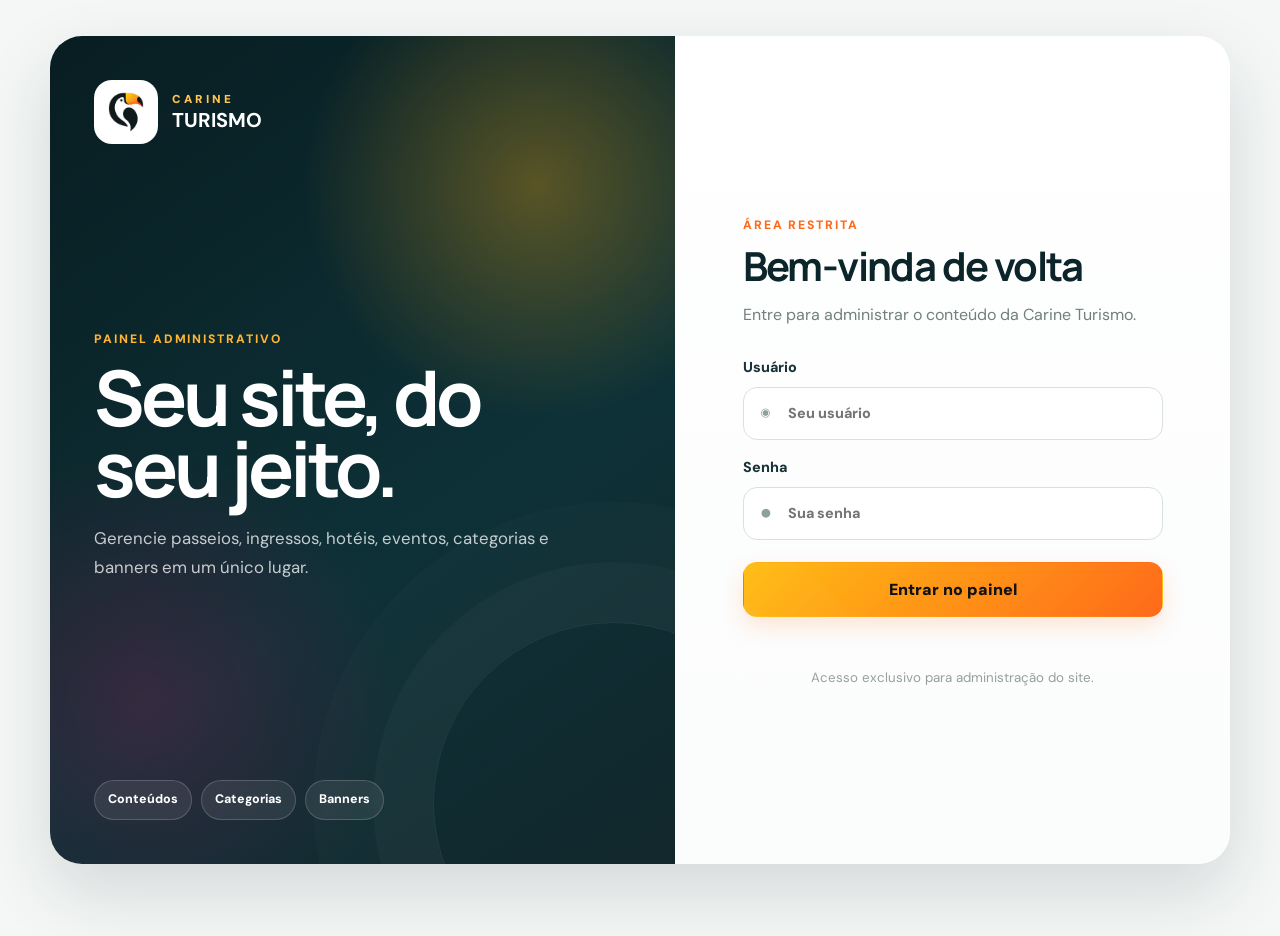
==== commit 96fcc063: "Transforma admin em tela exclusiva de login" ====
--- a/admin/index.html
+++ b/admin/index.html
@@ -1,8 +1 @@
-<!doctype html><html lang="pt-BR"><head><meta charset="utf-8"><meta name="viewport" content="width=device-width,initial-scale=1"><title>Gestão | Carine Turismo</title><link rel="icon" href="/assets/logo/favicon-carine.png"><link rel="stylesheet" href="/css/style.css"><link rel="stylesheet" href="/admin/admin.css"></head><body><main class="admin-shell">
-<section id="login" class="login-screen"><div class="login-visual"><div class="login-brand"><img src="/assets/logo/favicon-carine.png" alt="Carine Turismo"><div><span>CARINE</span><strong>TURISMO</strong></div></div><div class="login-visual-copy"><span class="eyebrow">PAINEL ADMINISTRATIVO</span><h1>Seu site, do seu jeito.</h1><p>Gerencie passeios, ingressos, hotéis, eventos, categorias e banners em um único lugar.</p></div><div class="login-chips"><span>Conteúdos</span><span>Categorias</span><span>Banners</span></div></div><div class="login-form-wrap"><form id="login-form" class="login-form-card"><span class="eyebrow">ÁREA RESTRITA</span><h2>Bem-vinda de volta</h2><p class="login-intro">Entre para administrar o conteúdo da Carine Turismo.</p><label>Usuário<div class="field-shell"><span class="field-icon">◉</span><input name="user" autocomplete="username" required placeholder="Seu usuário"></div></label><label>Senha<div class="field-shell"><span class="field-icon">●</span><input name="password" type="password" autocomplete="current-password" required placeholder="Sua senha"></div></label><button class="btn btn-primary login-submit">Entrar no painel</button><p id="login-msg" class="msg"></p><small class="login-help">Acesso exclusivo para administração do site.</small></form></div></section>
-<section id="panel" hidden><div class="admin-top"><div><span class="eyebrow">CARINE TURISMO</span><h1>Gerenciar site</h1><p class="admin-sub">Cadastre, edite ou exclua conteúdos sem mexer no código.</p></div><button id="logout" class="btn btn-outline">Sair</button></div>
-<nav class="admin-tabs"><button class="admin-tab active" data-tab="conteudos">Conteúdos</button><button class="admin-tab" data-tab="categorias">Categorias</button><button class="admin-tab" data-tab="banners">Banners da Home</button></nav>
-<section class="tab-panel active" data-panel="conteudos"><div class="admin-layout"><form id="item-form" class="admin-card"><input type="hidden" name="dbid"><div class="form-title-row"><div><span class="section-kicker">CATÁLOGO</span><h2 id="form-title">Adicionar conteúdo</h2></div></div><div class="form-grid"><label>Tipo<select name="tipo"><option value="passeio">Passeio</option><option value="ingresso">Ingresso</option><option value="hotel">Hotel</option><option value="evento">Evento</option></select></label><label>Categoria<input name="categoria" list="category-options" placeholder="Foz do Iguaçu"></label><datalist id="category-options"></datalist><label class="wide">Nome<input name="nome" required placeholder="Ex.: Parque das Aves"></label><label class="wide">Local<input name="local" placeholder="Ex.: Rodovia das Cataratas"></label><label class="wide">URL da foto principal<input name="imagem" required placeholder="https://..."></label><label class="wide">Galeria <small>(uma URL por linha)</small><textarea name="galeria" rows="3" placeholder="https://...\nhttps://..."></textarea></label><label class="wide">Resumo<textarea name="resumo" rows="3" required></textarea></label><label class="wide">Descrição completa<textarea name="descricao" rows="4"></textarea></label><label>Preço/legenda<input name="preco" value="Preço sob consulta"></label><label>Valor <small>(ingressos/eventos)</small><input name="valor" placeholder="Ex.: R$ 120"></label><label>Ordem<input name="ordem" type="number" value="999"></label><label class="check"><input name="destaque" type="checkbox"> Indicação da semana</label><label class="wide">Itens inclusos <small>(um por linha)</small><textarea name="inclui" rows="4"></textarea></label><label class="wide">Observação<textarea name="observacao" rows="3"></textarea></label><label class="wide">Contato do hotel<input name="contato" placeholder="https://..."></label></div><div class="form-actions"><button class="btn btn-primary">Salvar</button><button id="cancel-edit" type="button" class="btn btn-outline">Limpar</button></div><p id="form-msg" class="msg"></p></form><section class="admin-card"><div class="list-head"><div><span class="section-kicker">PUBLICADOS</span><h2>Conteúdos cadastrados</h2></div><div class="list-tools"><select id="item-type-filter"><option value="todos">Todos</option><option value="passeio">Passeios</option><option value="ingresso">Ingressos</option><option value="hotel">Hotéis</option><option value="evento">Eventos</option></select><button id="refresh" class="btn btn-outline">Atualizar</button></div></div><div id="items" class="admin-list"></div></section></div></section>
-<section class="tab-panel" data-panel="categorias"><div class="admin-layout"><form id="category-form" class="admin-card"><input type="hidden" name="dbid"><span class="section-kicker">FILTROS E HOME</span><h2 id="category-title">Adicionar categoria</h2><div class="form-grid"><label>Usar em<select name="tipo"><option value="passeio">Passeios</option><option value="ingresso">Ingressos</option><option value="hotel">Hotéis</option><option value="evento">Eventos</option></select></label><label>Ordem<input name="ordem" type="number" value="999"></label><label class="wide">Nome<input name="nome" required placeholder="Ex.: Paraguai"></label><label class="wide">Slug<input name="slug" placeholder="paraguai"></label><label class="wide">Imagem do card<input name="imagem" placeholder="assets/images/paraguai-home.jpg ou https://..."></label><label class="wide">Texto do card<textarea name="resumo" rows="3"></textarea></label><label class="check"><input name="home" type="checkbox"> Mostrar entre os 3 cards da página inicial</label><label class="check"><input name="ativo" type="checkbox" checked> Categoria ativa</label></div><div class="form-actions"><button class="btn btn-primary">Salvar categoria</button><button id="cancel-category" type="button" class="btn btn-outline">Limpar</button></div><p id="category-msg" class="msg"></p></form><section class="admin-card"><div class="list-head"><div><span class="section-kicker">CATEGORIAS</span><h2>Categorias cadastradas</h2></div></div><div id="categories" class="admin-list"></div></section></div></section>
-<section class="tab-panel" data-panel="banners"><div class="admin-layout"><form id="banner-form" class="admin-card"><input type="hidden" name="dbid"><span class="section-kicker">CARROSSEL DA HOME</span><h2 id="banner-title">Adicionar banner</h2><div class="form-grid"><label class="wide">Identificador/slug<input name="slug" placeholder="cataratas"></label><label class="wide">Imagem do banner<input name="imagem" required placeholder="https://..."></label><label class="wide">Texto pequeno acima do título<input name="destaque" placeholder="CATARATAS DO IGUAÇU"></label><label class="wide">Título<input name="titulo" required placeholder="Foz do Iguaçu começa por aqui."></label><label class="wide">Descrição<textarea name="texto" rows="3"></textarea></label><label>Texto do botão<input name="botao_texto" placeholder="Explorar passeios"></label><label>Link do botão<input name="botao_link" placeholder="passeios.html"></label><label>Ordem<input name="ordem" type="number" value="999"></label><label class="check"><input name="ativo" type="checkbox" checked> Banner ativo</label></div><div class="form-actions"><button class="btn btn-primary">Salvar banner</button><button id="cancel-banner" type="button" class="btn btn-outline">Limpar</button></div><p id="banner-msg" class="msg"></p></form><section class="admin-card"><div class="list-head"><div><span class="section-kicker">BANNERS</span><h2>Banners cadastrados</h2></div></div><div id="banners" class="admin-list"></div></section></div></section>
-</section></main><script src="/admin/admin.js"></script></body></html>+<!doctype html><html lang="pt-BR"><head><meta charset="utf-8"><meta name="viewport" content="width=device-width,initial-scale=1"><title>Login | Carine Turismo</title><link rel="icon" href="/assets/logo/favicon-carine.png"><link rel="stylesheet" href="/css/style.css"><link rel="stylesheet" href="/admin/admin.css"></head><body><main class="admin-shell"><section class="login-screen"><div class="login-visual"><div class="login-brand"><img src="/assets/logo/favicon-carine.png" alt="Carine Turismo"><div><span>CARINE</span><strong>TURISMO</strong></div></div><div class="login-visual-copy"><span class="eyebrow">PAINEL ADMINISTRATIVO</span><h1>Seu site, do seu jeito.</h1><p>Gerencie passeios, ingressos, hotéis, eventos, categorias e banners em um único lugar.</p></div><div class="login-chips"><span>Conteúdos</span><span>Categorias</span><span>Banners</span></div></div><div class="login-form-wrap"><form id="login-form" class="login-form-card"><span class="eyebrow">ÁREA RESTRITA</span><h2>Bem-vinda de volta</h2><p class="login-intro">Entre para administrar o conteúdo da Carine Turismo.</p><label>Usuário<div class="field-shell"><span class="field-icon">◉</span><input name="user" autocomplete="username" required placeholder="Seu usuário"></div></label><label>Senha<div class="field-shell"><span class="field-icon">●</span><input name="password" type="password" autocomplete="current-password" required placeholder="Sua senha"></div></label><button class="btn btn-primary login-submit">Entrar no painel</button><p id="login-msg" class="msg"></p><small class="login-help">Acesso exclusivo para administração do site.</small></form></div></section></main><script src="/admin/admin-login.js"></script></body></html>
--- a/css/style.css
+++ b/css/style.css
@@ -6,7 +6,7 @@
 .section{padding:82px 0}.section-soft{background:var(--soft)}.section-head{display:flex;align-items:end;justify-content:space-between;gap:30px;margin-bottom:30px}.section-head p{margin:8px 0 0;color:var(--muted);max-width:680px}.category-grid{display:grid;grid-template-columns:repeat(3,1fr);gap:18px}.category-card{position:relative;min-height:335px;border-radius:var(--radius);overflow:hidden;color:#fff}.category-card img{position:absolute;inset:0;width:100%;height:100%;object-fit:cover;transition:.5s}.category-card:after{content:'';position:absolute;inset:0;background:linear-gradient(180deg,transparent 25%,rgba(4,16,18,.84) 100%)}.category-card:hover img{transform:scale(1.04)}.category-card .content{position:absolute;left:23px;right:23px;bottom:23px;z-index:2}.category-card .content p{margin:7px 0 0;color:rgba(255,255,255,.82)}
 .cards-grid{display:grid;grid-template-columns:repeat(3,1fr);gap:20px}.catalog-grid{display:grid;grid-template-columns:repeat(4,1fr);gap:20px}.card{background:#fff;border:1px solid var(--line);border-radius:18px;overflow:hidden;transition:.25s;display:flex;flex-direction:column;min-width:0}.card:hover{transform:translateY(-4px);box-shadow:var(--shadow)}.card-media{aspect-ratio:16/10;background:#eef2f1;overflow:hidden;position:relative}.card-media img{width:100%;height:100%;object-fit:cover;transition:.45s}.card:hover .card-media img{transform:scale(1.03)}.rec-badge{position:absolute;top:12px;left:12px;z-index:2;background:#ffdf36;color:#243038;border-radius:8px;padding:6px 9px;font-size:.73rem;font-weight:800}.card-body{padding:18px;display:flex;flex:1;flex-direction:column}.tag{display:inline-flex;width:max-content;border-radius:999px;background:#fff4d1;color:#654700;padding:4px 9px;font-size:.73rem;font-weight:800;margin-bottom:10px}.card-body p{color:var(--muted);margin:8px 0 16px;font-size:.92rem}.price{margin-top:auto;padding-top:14px;border-top:1px solid var(--line);font-weight:800;font-size:1.06rem}.price small{display:block;color:var(--muted);font-weight:500;font-size:.78rem}.card-actions{margin-top:13px;display:flex;gap:8px}.card-actions .btn{flex:1;padding:10px 11px;font-size:.83rem}.card-link{margin-top:14px;display:flex;justify-content:space-between;align-items:center;font-weight:800;font-size:.9rem;color:var(--ink)}.card-link span:last-child{font-size:1.2rem}.hotel-contact{margin-top:auto;padding-top:14px}.hotel-contact .btn{width:100%}
 .catalog-page{padding:58px 0 88px}.catalog-intro{text-align:center;max-width:850px;margin:0 auto 30px}.catalog-intro h1{font-size:clamp(2rem,4vw,3.25rem)}.catalog-intro p{color:var(--muted);margin:12px auto 0}.catalog-toolbar{display:grid;grid-template-columns:minmax(0,1fr) 240px;gap:18px;align-items:center;margin:30px 0}.catalog-search{display:flex;border:1px solid #d7dede;border-radius:12px;overflow:hidden;background:#fff}.catalog-search input{flex:1;min-width:0;border:0;padding:14px 16px;outline:none}.catalog-search button{border-radius:0;padding-inline:20px}.catalog-select{width:100%;border:1px solid #d7dede;border-radius:12px;background:#fff;padding:14px 15px;outline:none}.filters{display:flex;gap:9px;flex-wrap:wrap;margin:0 0 24px}.filter-btn{border:1px solid var(--line);background:#fff;border-radius:999px;padding:9px 15px;font-weight:700;cursor:pointer}.filter-btn.active{background:var(--ink);color:#fff;border-color:var(--ink)}
-.about-grid{display:grid;grid-template-columns:1fr 1fr;gap:60px;align-items:center}.about-visual{position:relative}.about-visual .main{border-radius:26px;aspect-ratio:4/3;object-fit:cover;width:100%}.about-badge{position:absolute;right:-16px;bottom:26px;background:var(--ink);color:#fff;border-radius:18px;padding:18px 21px;box-shadow:var(--shadow);max-width:245px}.about-copy p{font-size:1.03rem;color:var(--muted)}.feature-strip{display:grid;grid-template-columns:repeat(3,1fr);gap:14px;margin-top:26px}.feature{padding:18px;border-radius:16px;background:#fff8e6;border:1px solid #ffe1a0}.feature b{display:block;margin-bottom:3px}.vehicle-card{background:linear-gradient(180deg,#fff,#fafcfc);border:1px solid var(--line);border-radius:26px;padding:24px;box-shadow:var(--shadow)}.vehicle-card img{width:100%;height:360px;object-fit:contain}.vehicle-meta{display:flex;justify-content:space-between;gap:16px;align-items:center;padding-top:15px;border-top:1px solid var(--line)}.vehicle-meta strong{font-family:'Manrope';font-size:1.15rem}.pill{background:#fff4d1;border:1px solid #ffe2a1;border-radius:999px;padding:7px 11px;font-weight:800;font-size:.82rem}
+.about-grid{display:grid;grid-template-columns:1fr 1fr;gap:60px;align-items:center}.about-visual{position:relative}.about-visual .main{border-radius:26px;aspect-ratio:4/3;object-fit:cover;width:100%}.about-badge{position:absolute;right:-16px;bottom:26px;background:var(--ink);color:#fff;border-radius:18px;padding:18px 21px;box-shadow:var(--shadow);max-width:245px;display:flex;flex-direction:column;gap:5px}.about-badge b,.about-badge span{display:block}.about-copy p{font-size:1.03rem;color:var(--muted)}.feature-strip{display:grid;grid-template-columns:repeat(3,1fr);gap:14px;margin-top:26px}.feature{padding:18px;border-radius:16px;background:#fff8e6;border:1px solid #ffe1a0}.feature b{display:block;margin-bottom:3px}.vehicle-card{background:linear-gradient(180deg,#fff,#fafcfc);border:1px solid var(--line);border-radius:26px;padding:24px;box-shadow:var(--shadow)}.vehicle-card img{width:100%;height:360px;object-fit:contain}.vehicle-meta{display:flex;justify-content:space-between;gap:16px;align-items:center;padding-top:15px;border-top:1px solid var(--line)}.vehicle-meta strong{font-family:'Manrope';font-size:1.15rem}.pill{background:#fff4d1;border:1px solid #ffe2a1;border-radius:999px;padding:7px 11px;font-weight:800;font-size:.82rem}
 .cta-band{background:var(--ink);color:#fff;border-radius:28px;padding:46px;display:flex;justify-content:space-between;align-items:center;gap:30px}.cta-band p{color:rgba(255,255,255,.72);max-width:620px}.footer{background:#08181b;color:#fff;padding:52px 0 22px;margin-top:70px}.footer-grid{display:grid;grid-template-columns:1.45fr repeat(3,1fr);gap:40px}.footer-brand img{width:58px;height:58px;border-radius:50%;object-fit:cover;background:#fff}.footer p,.footer a{color:rgba(255,255,255,.72)}.footer h4{margin:0 0 12px}.footer-links{display:grid;gap:8px}.footer-bottom{border-top:1px solid rgba(255,255,255,.12);margin-top:36px;padding-top:18px;color:rgba(255,255,255,.58);font-size:.86rem}.whatsapp-float{position:fixed;right:20px;bottom:20px;z-index:60;width:58px;height:58px;border-radius:50%;display:grid;place-items:center;background:#18c764;box-shadow:0 14px 34px rgba(0,0,0,.2);overflow:hidden;border:3px solid #fff}.whatsapp-float img{width:100%;height:100%;object-fit:cover}
 .page-hero{background:linear-gradient(135deg,#0b252a,#153c43);color:#fff;padding:64px 0 58px}.page-hero p{max-width:700px;color:rgba(255,255,255,.76)}.detail-wrap{padding:42px 0 80px}.detail-gallery{display:grid;grid-template-columns:1.7fr 1fr;gap:11px}.detail-gallery img{width:100%;height:100%;object-fit:cover;border-radius:16px}.detail-main-img{min-height:470px}.detail-side{display:grid;grid-template-rows:1fr 1fr;gap:11px}.detail-grid{display:grid;grid-template-columns:minmax(0,1fr) 355px;gap:42px;margin-top:30px;align-items:start}.detail-content h1{font-size:clamp(2.15rem,4vw,3.7rem);color:var(--ink)}.detail-content p{color:var(--muted)}.info-card{position:sticky;top:104px;border:1px solid var(--line);border-radius:20px;padding:22px;box-shadow:var(--shadow);background:#fff}.info-card .price-big{font-size:1.4rem;font-weight:800;margin:9px 0 18px}.checklist{list-style:none;padding:0}.checklist li{padding:8px 0 8px 26px;position:relative;border-bottom:1px solid #eff2f2}.checklist li:before{content:'✓';position:absolute;left:0;color:var(--orange);font-weight:900}.notice{background:#fff8e9;border:1px solid #ffe2ab;border-radius:14px;padding:15px;margin-top:18px}
 /* WhatsApp flutuante: somente círculo verde + símbolo branco, sem fundo de imagem */
--- a/admin/admin.css
+++ b/admin/admin.css
@@ -1 +1 @@
-body{background:#f4f7f6}.admin-shell{max-width:1380px;margin:auto;padding:36px 22px 72px}.admin-card{background:#fff;border:1px solid #dde5e3;border-radius:22px;padding:24px;box-shadow:0 14px 38px rgba(15,35,40,.07)}.login-card{max-width:440px;margin:7vh auto}.login-card img{width:72px;height:72px;object-fit:contain;margin-bottom:10px}.login-card form{display:grid;gap:14px;margin-top:22px}.admin-card label{display:grid;gap:7px;font-weight:750;font-size:.9rem}.admin-card input,.admin-card select,.admin-card textarea,.list-tools select{width:100%;border:1px solid #d7dfdd;border-radius:11px;padding:11px 12px;font:inherit;outline:none;background:#fff}.admin-card textarea{resize:vertical}.admin-card input:focus,.admin-card select:focus,.admin-card textarea:focus{border-color:#f5a623;box-shadow:0 0 0 3px rgba(245,166,35,.12)}.admin-top,.list-head,.form-actions,.form-title-row{display:flex;align-items:center;justify-content:space-between;gap:14px}.admin-top h1{font-size:clamp(2.4rem,6vw,5rem);line-height:.95;margin:8px 0 0}.admin-sub{color:#71807e}.admin-tabs{display:flex;gap:8px;flex-wrap:wrap;margin:28px 0 18px}.admin-tab{border:1px solid #d8e0de;background:#fff;padding:11px 17px;border-radius:999px;font-weight:800;cursor:pointer}.admin-tab.active{background:#0b252a;color:#fff;border-color:#0b252a}.tab-panel{display:none}.tab-panel.active{display:block}.admin-layout{display:grid;grid-template-columns:minmax(390px,.92fr) minmax(500px,1.08fr);gap:22px;align-items:start}.form-grid{display:grid;grid-template-columns:1fr 1fr;gap:15px}.wide{grid-column:1/-1}.check{display:flex!important;grid-column:1/-1;align-items:center;gap:10px!important}.check input{width:auto}.form-actions{justify-content:flex-start;margin-top:20px}.msg{min-height:20px;color:#a44218}.admin-list{display:grid;gap:10px;margin-top:15px}.admin-item{border:1px solid #e0e6e4;border-radius:14px;padding:13px;display:grid;grid-template-columns:70px 1fr auto;gap:12px;align-items:center}.admin-thumb{width:70px;height:54px;border-radius:10px;object-fit:cover;background:#edf1f0}.admin-item.no-thumb{grid-template-columns:1fr auto}.admin-item small{color:#71807e}.admin-item-actions{display:flex;gap:7px}.mini{border:1px solid #d9e0de;background:#fff;border-radius:9px;padding:8px 10px;cursor:pointer}.danger{color:#a52323}.section-kicker{font-size:.72rem;letter-spacing:.17em;font-weight:900;color:#ff6a25}.list-tools{display:flex;gap:8px;align-items:center}.list-tools select{min-width:145px}.status-pill{display:inline-flex;padding:3px 8px;border-radius:999px;background:#eef6ef;color:#31703d;font-size:.72rem;font-weight:800;margin-left:6px}.status-pill.off{background:#f3f3f3;color:#777}@media(max-width:980px){.admin-layout{grid-template-columns:1fr}.form-grid{grid-template-columns:1fr}.wide{grid-column:auto}.admin-top{align-items:flex-start}.admin-item{grid-template-columns:56px 1fr}.admin-item-actions{grid-column:1/-1}.admin-thumb{width:56px;height:46px}.list-head{align-items:flex-start;flex-direction:column}.list-tools{width:100%;flex-wrap:wrap}}@media(max-width:620px){.admin-shell{padding:20px 14px 56px}.admin-card{padding:18px}.admin-top h1{font-size:3rem}.admin-tabs{position:sticky;top:0;background:#f4f7f6;padding:10px 0;z-index:10}.admin-item{grid-template-columns:1fr}.admin-thumb{width:100%;height:150px}.admin-item-actions{grid-column:auto}}+body{background:#f4f7f6}.admin-shell{max-width:1380px;margin:auto;padding:36px 22px 72px}.admin-shell [hidden]{display:none!important}.admin-card{background:#fff;border:1px solid #dde5e3;border-radius:22px;padding:24px;box-shadow:0 14px 38px rgba(15,35,40,.07)}.login-screen{min-height:calc(100vh - 72px);display:grid;grid-template-columns:1.06fr .94fr;max-width:1180px;margin:0 auto;border-radius:32px;overflow:hidden;box-shadow:0 28px 70px rgba(11,37,42,.14);background:#fff}.login-visual{position:relative;min-height:680px;padding:44px;display:flex;flex-direction:column;justify-content:space-between;background:radial-gradient(circle at 78% 18%,rgba(252,174,17,.32),transparent 28%),radial-gradient(circle at 15% 80%,rgba(237,11,101,.18),transparent 30%),linear-gradient(145deg,#081d21 0%,#0d3137 60%,#12272c 100%);color:#fff}.login-visual:after{content:"";position:absolute;width:360px;height:360px;border:1px solid rgba(255,255,255,.08);border-radius:50%;right:-120px;bottom:-120px;box-shadow:0 0 0 60px rgba(255,255,255,.025),0 0 0 120px rgba(255,255,255,.015)}.login-brand{display:flex;align-items:center;gap:14px;position:relative;z-index:1}.login-brand img{width:64px;height:64px;object-fit:contain;background:#fff;border-radius:18px;padding:7px}.login-brand div{display:grid;line-height:1}.login-brand span{font-size:.72rem;letter-spacing:.28em;color:#ffc44d;font-weight:900}.login-brand strong{font-size:1.25rem;margin-top:5px}.login-visual-copy{position:relative;z-index:1;max-width:520px}.login-visual-copy .eyebrow{color:#ffb534}.login-visual-copy h1{font-size:clamp(3.1rem,6vw,5.7rem);line-height:.92;margin:12px 0 20px;letter-spacing:-.05em}.login-visual-copy p{font-size:1.05rem;line-height:1.75;color:rgba(255,255,255,.76);max-width:480px}.login-chips{display:flex;gap:9px;flex-wrap:wrap;position:relative;z-index:1}.login-chips span{border:1px solid rgba(255,255,255,.18);background:rgba(255,255,255,.08);backdrop-filter:blur(8px);padding:9px 13px;border-radius:999px;font-size:.78rem;font-weight:800}.login-form-wrap{display:grid;place-items:center;padding:52px;background:linear-gradient(180deg,#fff 0%,#fbfcfc 100%)}.login-form-card{width:min(100%,420px)}.login-form-card h2{font-size:2.5rem;line-height:1;margin:9px 0 12px;color:#0b252a}.login-intro{color:#71807e;margin-bottom:28px;line-height:1.6}.login-form-card label{display:grid;gap:8px;font-weight:800;font-size:.9rem;color:#173238;margin-bottom:16px}.field-shell{display:flex;align-items:center;border:1px solid #d8e1df;border-radius:14px;background:#fff;transition:.2s ease;overflow:hidden}.field-shell:focus-within{border-color:#f5a623;box-shadow:0 0 0 4px rgba(245,166,35,.12)}.field-icon{width:44px;text-align:center;color:#8ca09d;font-size:.72rem}.field-shell input{border:0!important;box-shadow:none!important;border-radius:0!important;padding:14px 14px 14px 0!important;background:transparent!important}.login-submit{width:100%;justify-content:center;margin-top:6px;padding:14px 20px;border-radius:14px;font-weight:900}.login-help{display:block;text-align:center;color:#93a09e;margin-top:18px}.login-form-card .msg{margin:12px 0 0;text-align:center}.admin-card label{display:grid;gap:7px;font-weight:750;font-size:.9rem}.admin-card input,.admin-card select,.admin-card textarea,.list-tools select{width:100%;border:1px solid #d7dfdd;border-radius:11px;padding:11px 12px;font:inherit;outline:none;background:#fff}.admin-card textarea{resize:vertical}.admin-card input:focus,.admin-card select:focus,.admin-card textarea:focus{border-color:#f5a623;box-shadow:0 0 0 3px rgba(245,166,35,.12)}.admin-top,.list-head,.form-actions,.form-title-row{display:flex;align-items:center;justify-content:space-between;gap:14px}.admin-top h1{font-size:clamp(2.4rem,6vw,5rem);line-height:.95;margin:8px 0 0}.admin-sub{color:#71807e}.admin-tabs{display:flex;gap:8px;flex-wrap:wrap;margin:28px 0 18px}.admin-tab{border:1px solid #d8e0de;background:#fff;padding:11px 17px;border-radius:999px;font-weight:800;cursor:pointer}.admin-tab.active{background:#0b252a;color:#fff;border-color:#0b252a}.tab-panel{display:none}.tab-panel.active{display:block}.admin-layout{display:grid;grid-template-columns:minmax(390px,.92fr) minmax(500px,1.08fr);gap:22px;align-items:start}.form-grid{display:grid;grid-template-columns:1fr 1fr;gap:15px}.wide{grid-column:1/-1}.check{display:flex!important;grid-column:1/-1;align-items:center;gap:10px!important}.check input{width:auto}.form-actions{justify-content:flex-start;margin-top:20px}.msg{min-height:20px;color:#a44218}.admin-list{display:grid;gap:10px;margin-top:15px}.admin-item{border:1px solid #e0e6e4;border-radius:14px;padding:13px;display:grid;grid-template-columns:70px 1fr auto;gap:12px;align-items:center}.admin-thumb{width:70px;height:54px;border-radius:10px;object-fit:cover;background:#edf1f0}.admin-item.no-thumb{grid-template-columns:1fr auto}.admin-item small{color:#71807e}.admin-item-actions{display:flex;gap:7px}.mini{border:1px solid #d9e0de;background:#fff;border-radius:9px;padding:8px 10px;cursor:pointer}.danger{color:#a52323}.section-kicker{font-size:.72rem;letter-spacing:.17em;font-weight:900;color:#ff6a25}.list-tools{display:flex;gap:8px;align-items:center}.list-tools select{min-width:145px}.status-pill{display:inline-flex;padding:3px 8px;border-radius:999px;background:#eef6ef;color:#31703d;font-size:.72rem;font-weight:800;margin-left:6px}.status-pill.off{background:#f3f3f3;color:#777}@media(max-width:980px){.login-screen{grid-template-columns:1fr;max-width:720px}.login-visual{min-height:360px;padding:34px}.login-visual-copy h1{font-size:3.6rem}.login-form-wrap{padding:40px 28px}.admin-layout{grid-template-columns:1fr}.form-grid{grid-template-columns:1fr}.wide{grid-column:auto}.admin-top{align-items:flex-start}.admin-item{grid-template-columns:56px 1fr}.admin-item-actions{grid-column:1/-1}.admin-thumb{width:56px;height:46px}.list-head{align-items:flex-start;flex-direction:column}.list-tools{width:100%;flex-wrap:wrap}}@media(max-width:620px){.admin-shell{padding:14px 12px 42px}.login-screen{border-radius:22px}.login-visual{min-height:300px;padding:26px}.login-brand img{width:52px;height:52px}.login-visual-copy h1{font-size:2.8rem}.login-visual-copy p{font-size:.95rem}.login-chips{display:none}.login-form-wrap{padding:30px 20px}.login-form-card h2{font-size:2rem}.admin-card{padding:18px}.admin-top h1{font-size:3rem}.admin-tabs{position:sticky;top:0;background:#f4f7f6;padding:10px 0;z-index:10}.admin-item{grid-template-columns:1fr}.admin-thumb{width:100%;height:150px}.admin-item-actions{grid-column:auto}}
